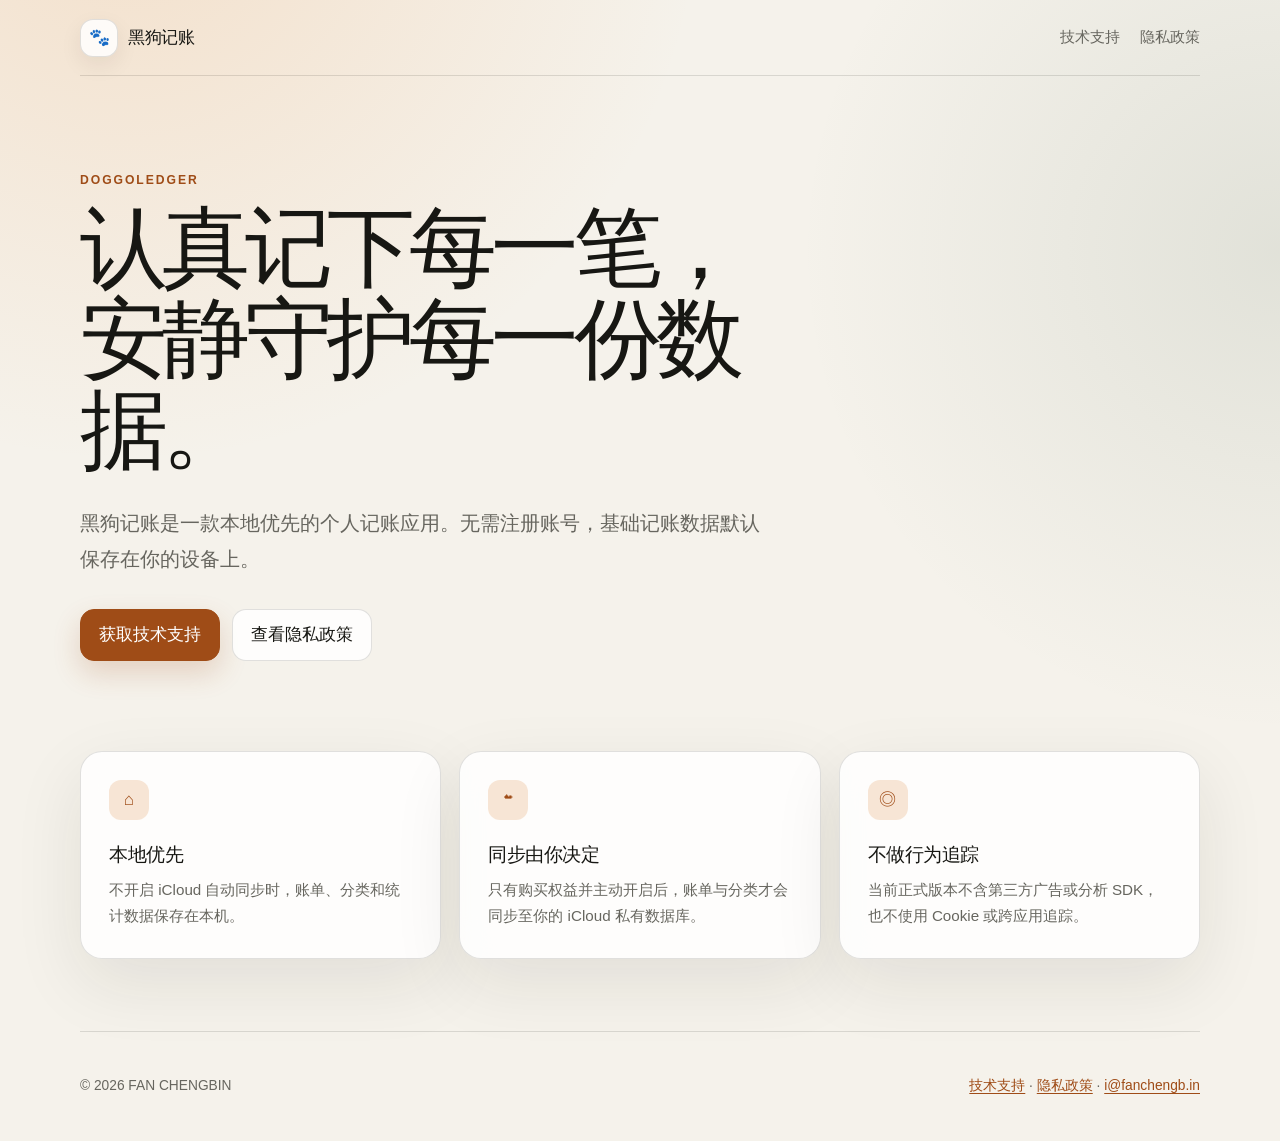
==== index.html @ 3f10f7e1 "Add Doggo Ledger homepage" ====
<!doctype html>
<html lang="zh-CN">
<head>
  <meta charset="utf-8">
  <meta name="viewport" content="width=device-width, initial-scale=1">
  <meta name="description" content="黑狗记账（DoggoLedger）官方网站与隐私政策入口。">
  <meta name="referrer" content="no-referrer">
  <meta http-equiv="Content-Security-Policy" content="default-src 'self'; style-src 'self'; img-src 'self' data:; object-src 'none'; base-uri 'none'; form-action 'none'; frame-ancestors 'none'">
  <title>黑狗记账 · DoggoLedger</title>
  <link rel="stylesheet" href="styles.css">
</head>
<body>
  <header class="site-header">
    <a class="brand" href="index.html" aria-label="黑狗记账首页">
      <span class="brand-mark" aria-hidden="true">🐾</span>
      <span>黑狗记账</span>
    </a>
    <nav aria-label="主要导航">
      <a href="support.html">技术支持</a>
      <a href="privacy.html">隐私政策</a>
    </nav>
  </header>

  <main class="home-main">
    <section class="hero" aria-labelledby="hero-title">
      <p class="eyebrow">DoggoLedger</p>
      <h1 id="hero-title">认真记下每一笔，<br>安静守护每一份数据。</h1>
      <p class="hero-copy">黑狗记账是一款本地优先的个人记账应用。无需注册账号，基础记账数据默认保存在你的设备上。</p>
      <div class="hero-actions">
        <a class="button primary" href="support.html">获取技术支持</a>
        <a class="button secondary" href="privacy.html">查看隐私政策</a>
      </div>
    </section>

    <section class="feature-grid" aria-label="隐私特点">
      <article class="feature-card">
        <span class="feature-icon" aria-hidden="true">⌂</span>
        <h2>本地优先</h2>
        <p>不开启 iCloud 自动同步时，账单、分类和统计数据保存在本机。</p>
      </article>
      <article class="feature-card">
        <span class="feature-icon" aria-hidden="true">☁</span>
        <h2>同步由你决定</h2>
        <p>只有购买权益并主动开启后，账单与分类才会同步至你的 iCloud 私有数据库。</p>
      </article>
      <article class="feature-card">
        <span class="feature-icon" aria-hidden="true">◎</span>
        <h2>不做行为追踪</h2>
        <p>当前正式版本不含第三方广告或分析 SDK，也不使用 Cookie 或跨应用追踪。</p>
      </article>
    </section>
  </main>

  <footer class="site-footer">
    <p>© 2026 FAN CHENGBIN</p>
    <p><a href="support.html">技术支持</a><span aria-hidden="true"> · </span><a href="privacy.html">隐私政策</a><span aria-hidden="true"> · </span><a href="mailto:i@fanchengb.in">i@fanchengb.in</a></p>
  </footer>
</body>
</html>
---- styles.css ----
:root {
  color-scheme: light dark;
  --bg: #f5f2eb;
  --surface: rgba(255, 255, 255, 0.84);
  --surface-strong: #ffffff;
  --text: #171713;
  --muted: #67665f;
  --line: rgba(23, 23, 19, 0.13);
  --accent: #d16f2d;
  --accent-dark: #9f4c17;
  --accent-soft: #f7e5d5;
  --shadow: 0 24px 70px rgba(37, 31, 20, 0.09);
  font-family: -apple-system, BlinkMacSystemFont, "Segoe UI", sans-serif;
  font-synthesis: none;
}

* { box-sizing: border-box; }

html {
  scroll-behavior: smooth;
  background: var(--bg);
}

body {
  min-height: 100vh;
  margin: 0;
  color: var(--text);
  background:
    radial-gradient(circle at 10% -10%, rgba(238, 160, 89, 0.22), transparent 36rem),
    radial-gradient(circle at 100% 22%, rgba(82, 108, 86, 0.12), transparent 30rem),
    var(--bg);
  font-size: 17px;
  line-height: 1.75;
  text-rendering: optimizeLegibility;
}

a {
  color: var(--accent-dark);
  text-decoration-thickness: 1px;
  text-underline-offset: 0.2em;
}

a:hover { color: var(--accent); }

a:focus-visible,
button:focus-visible {
  outline: 3px solid var(--accent);
  outline-offset: 4px;
  border-radius: 6px;
}

.site-header,
.site-footer,
.home-main,
.policy-layout {
  width: min(1120px, calc(100% - 40px));
  margin-inline: auto;
}

.site-header {
  min-height: 76px;
  display: flex;
  align-items: center;
  justify-content: space-between;
  gap: 24px;
  border-bottom: 1px solid var(--line);
}

.brand {
  display: inline-flex;
  align-items: center;
  gap: 10px;
  color: var(--text);
  font-weight: 760;
  text-decoration: none;
  letter-spacing: -0.02em;
}

.brand-mark {
  width: 38px;
  height: 38px;
  display: grid;
  place-items: center;
  border: 1px solid var(--line);
  border-radius: 13px;
  background: var(--surface);
  box-shadow: 0 8px 22px rgba(37, 31, 20, 0.07);
}

nav a {
  color: var(--muted);
  font-size: 0.94rem;
  font-weight: 650;
  text-decoration: none;
}

nav {
  display: flex;
  align-items: center;
  gap: 20px;
}

nav a[aria-current="page"] { color: var(--text); }

.home-main { padding: 94px 0 72px; }

.hero { max-width: 820px; }

.eyebrow {
  margin: 0 0 12px;
  color: var(--accent-dark);
  font-size: 0.76rem;
  font-weight: 800;
  letter-spacing: 0.16em;
  text-transform: uppercase;
}

h1,
h2 {
  font-family: ui-rounded, -apple-system, BlinkMacSystemFont, "Segoe UI", sans-serif;
  text-wrap: balance;
}

h1 {
  margin: 0;
  font-size: clamp(2.55rem, 7vw, 5.5rem);
  line-height: 1.03;
  letter-spacing: -0.065em;
}

.hero-copy {
  max-width: 680px;
  margin: 30px 0 0;
  color: var(--muted);
  font-size: clamp(1.05rem, 2vw, 1.28rem);
}

.hero-actions {
  display: flex;
  flex-wrap: wrap;
  gap: 12px;
  margin-top: 32px;
}

.button {
  min-height: 48px;
  display: inline-flex;
  align-items: center;
  justify-content: center;
  padding: 10px 18px;
  border: 1px solid var(--line);
  border-radius: 14px;
  font-weight: 720;
  text-decoration: none;
}

.button.primary {
  color: #fff;
  border-color: var(--accent-dark);
  background: var(--accent-dark);
  box-shadow: 0 12px 28px rgba(159, 76, 23, 0.2);
}

.button.primary:hover { color: #fff; background: var(--accent); }
.button.secondary { color: var(--text); background: var(--surface); }

.feature-grid {
  display: grid;
  grid-template-columns: repeat(3, 1fr);
  gap: 18px;
  margin-top: 90px;
}

.feature-card,
.policy-card {
  border: 1px solid var(--line);
  background: var(--surface);
  box-shadow: var(--shadow);
  backdrop-filter: blur(20px);
  -webkit-backdrop-filter: blur(20px);
}

.feature-card {
  padding: 28px;
  border-radius: 22px;
}

.feature-icon {
  width: 40px;
  height: 40px;
  display: grid;
  place-items: center;
  color: var(--accent-dark);
  border-radius: 12px;
  background: var(--accent-soft);
  font-weight: 800;
}

.feature-card h2 {
  margin: 18px 0 6px;
  font-size: 1.18rem;
  letter-spacing: -0.025em;
}

.feature-card p {
  margin: 0;
  color: var(--muted);
  font-size: 0.95rem;
}

.policy-layout { padding: 56px 0 72px; }

.policy-card {
  max-width: 860px;
  margin: 0 auto;
  padding: clamp(28px, 6vw, 72px);
  border-radius: 28px;
}

.policy-heading {
  padding-bottom: 34px;
  border-bottom: 1px solid var(--line);
}

.policy-heading h1 {
  font-size: clamp(2.5rem, 6vw, 4.5rem);
}

.effective-date {
  margin: 16px 0 0;
  color: var(--muted);
  font-size: 0.95rem;
}

.notice {
  margin: 34px 0 42px;
  padding: 22px 24px;
  border-left: 4px solid var(--accent);
  border-radius: 0 16px 16px 0;
  background: var(--accent-soft);
}

.notice strong { color: var(--accent-dark); }
.notice p { margin: 5px 0 0; }

.policy-card section {
  padding-block: 12px 24px;
  scroll-margin-top: 20px;
}

.policy-card h2 {
  margin: 0 0 12px;
  font-size: clamp(1.25rem, 3vw, 1.55rem);
  line-height: 1.35;
  letter-spacing: -0.025em;
}

.policy-card p { margin: 0 0 14px; }
.policy-card p:last-child { margin-bottom: 0; }

.policy-card ul {
  margin: 0 0 18px;
  padding-left: 1.25em;
}

.policy-card li { margin-block: 8px; }
.policy-card li::marker { color: var(--accent); }

.contact-list {
  display: grid;
  grid-template-columns: 160px 1fr;
  margin: 0;
  border-top: 1px solid var(--line);
}

.contact-list dt,
.contact-list dd {
  padding: 14px 0;
  border-bottom: 1px solid var(--line);
}

.contact-list dt { color: var(--muted); }
.contact-list dd { margin: 0; font-weight: 650; }

.site-footer {
  min-height: 110px;
  display: flex;
  align-items: center;
  justify-content: space-between;
  gap: 24px;
  padding-block: 24px;
  color: var(--muted);
  border-top: 1px solid var(--line);
  font-size: 0.86rem;
}

.site-footer p { margin: 0; }

@media (max-width: 760px) {
  body { font-size: 16px; line-height: 1.7; }
  .site-header, .site-footer, .home-main, .policy-layout { width: min(100% - 28px, 680px); }
  .site-header { min-height: 66px; }
  nav { gap: 12px; }
  .home-main { padding: 62px 0 48px; }
  .hero-copy { margin-top: 22px; }
  .feature-grid { grid-template-columns: 1fr; margin-top: 58px; }
  .feature-card { padding: 22px; }
  .policy-layout { padding: 26px 0 46px; }
  .policy-card { padding: 26px 20px 34px; border-radius: 20px; }
  .policy-heading { padding-bottom: 26px; }
  .notice { margin: 26px 0 34px; padding: 18px; }
  .contact-list { grid-template-columns: 1fr; }
  .contact-list dt { padding-bottom: 0; border-bottom: 0; }
  .contact-list dd { padding-top: 2px; }
  .site-footer { min-height: 128px; flex-direction: column; align-items: flex-start; justify-content: center; gap: 4px; }
}

@media (prefers-reduced-motion: reduce) {
  html { scroll-behavior: auto; }
}

@media (prefers-color-scheme: dark) {
  :root {
    --bg: #11110f;
    --surface: rgba(29, 29, 25, 0.9);
    --surface-strong: #1d1d19;
    --text: #f3f0e9;
    --muted: #b4b0a7;
    --line: rgba(255, 255, 255, 0.12);
    --accent: #f09a59;
    --accent-dark: #ffb478;
    --accent-soft: rgba(209, 111, 45, 0.15);
    --shadow: 0 24px 70px rgba(0, 0, 0, 0.25);
  }

  .button.primary { color: #1a120d; background: var(--accent-dark); border-color: var(--accent-dark); }
  .button.primary:hover { color: #1a120d; }
}
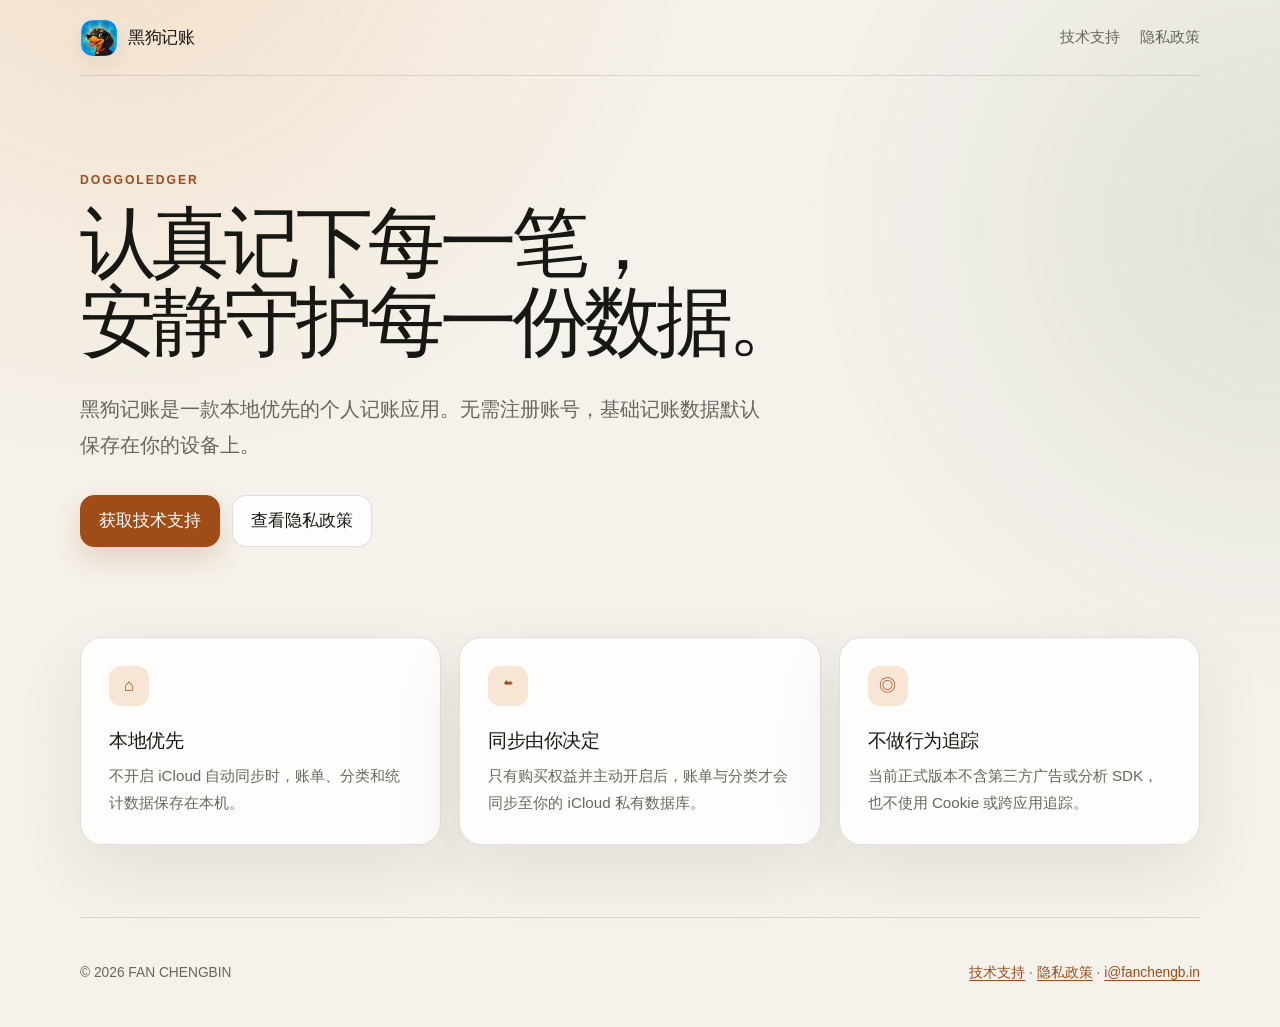
==== commit bd5a4825: "Update DoggoLedger branding and hero layout" ====
--- a/index.html
+++ b/index.html
@@ -11,10 +11,12 @@
 </head>
 <body>
   <header class="site-header">
-    <a class="brand" href="index.html" aria-label="黑狗记账首页">
-      <span class="brand-mark" aria-hidden="true">🐾</span>
-      <span>黑狗记账</span>
-    </a>
+    <div class="brand">
+      <a class="app-icon-link" href="https://apps.apple.com/cn/app/%E9%BB%91%E7%8B%97%E8%AE%B0%E8%B4%A6/id6802510951" aria-label="在 App Store 查看黑狗记账">
+        <img class="brand-icon" src="assets/app-icon.webp" alt="黑狗记账 App 图标" width="38" height="38">
+      </a>
+      <a class="brand-name" href="index.html" aria-label="黑狗记账首页">黑狗记账</a>
+    </div>
     <nav aria-label="主要导航">
       <a href="support.html">技术支持</a>
       <a href="privacy.html">隐私政策</a>
@@ -24,7 +26,7 @@
   <main class="home-main">
     <section class="hero" aria-labelledby="hero-title">
       <p class="eyebrow">DoggoLedger</p>
-      <h1 id="hero-title">认真记下每一笔，<br>安静守护每一份数据。</h1>
+      <h1 id="hero-title"><span class="hero-title-line">认真记下每一笔，</span><span class="hero-title-line">安静守护每一份数据。</span></h1>
       <p class="hero-copy">黑狗记账是一款本地优先的个人记账应用。无需注册账号，基础记账数据默认保存在你的设备上。</p>
       <div class="hero-actions">
         <a class="button primary" href="support.html">获取技术支持</a>
--- a/styles.css
+++ b/styles.css
@@ -70,21 +70,32 @@
   display: inline-flex;
   align-items: center;
   gap: 10px;
-  color: var(--text);
   font-weight: 760;
-  text-decoration: none;
   letter-spacing: -0.02em;
 }
 
-.brand-mark {
+.app-icon-link {
   width: 38px;
   height: 38px;
-  display: grid;
-  place-items: center;
+  display: block;
+  flex: 0 0 auto;
   border: 1px solid var(--line);
   border-radius: 13px;
   background: var(--surface);
   box-shadow: 0 8px 22px rgba(37, 31, 20, 0.07);
+  overflow: hidden;
+}
+
+.brand-icon {
+  width: 100%;
+  height: 100%;
+  display: block;
+  object-fit: cover;
+}
+
+.brand-name {
+  color: var(--text);
+  text-decoration: none;
 }
 
 nav a {
@@ -104,7 +115,7 @@
 
 .home-main { padding: 94px 0 72px; }
 
-.hero { max-width: 820px; }
+.hero { max-width: 1000px; }
 
 .eyebrow {
   margin: 0 0 12px;
@@ -126,6 +137,15 @@
   font-size: clamp(2.55rem, 7vw, 5.5rem);
   line-height: 1.03;
   letter-spacing: -0.065em;
+}
+
+.hero h1 {
+  font-size: clamp(1.65rem, 6vw, 5rem);
+}
+
+.hero-title-line {
+  display: block;
+  white-space: nowrap;
 }
 
 .hero-copy {
